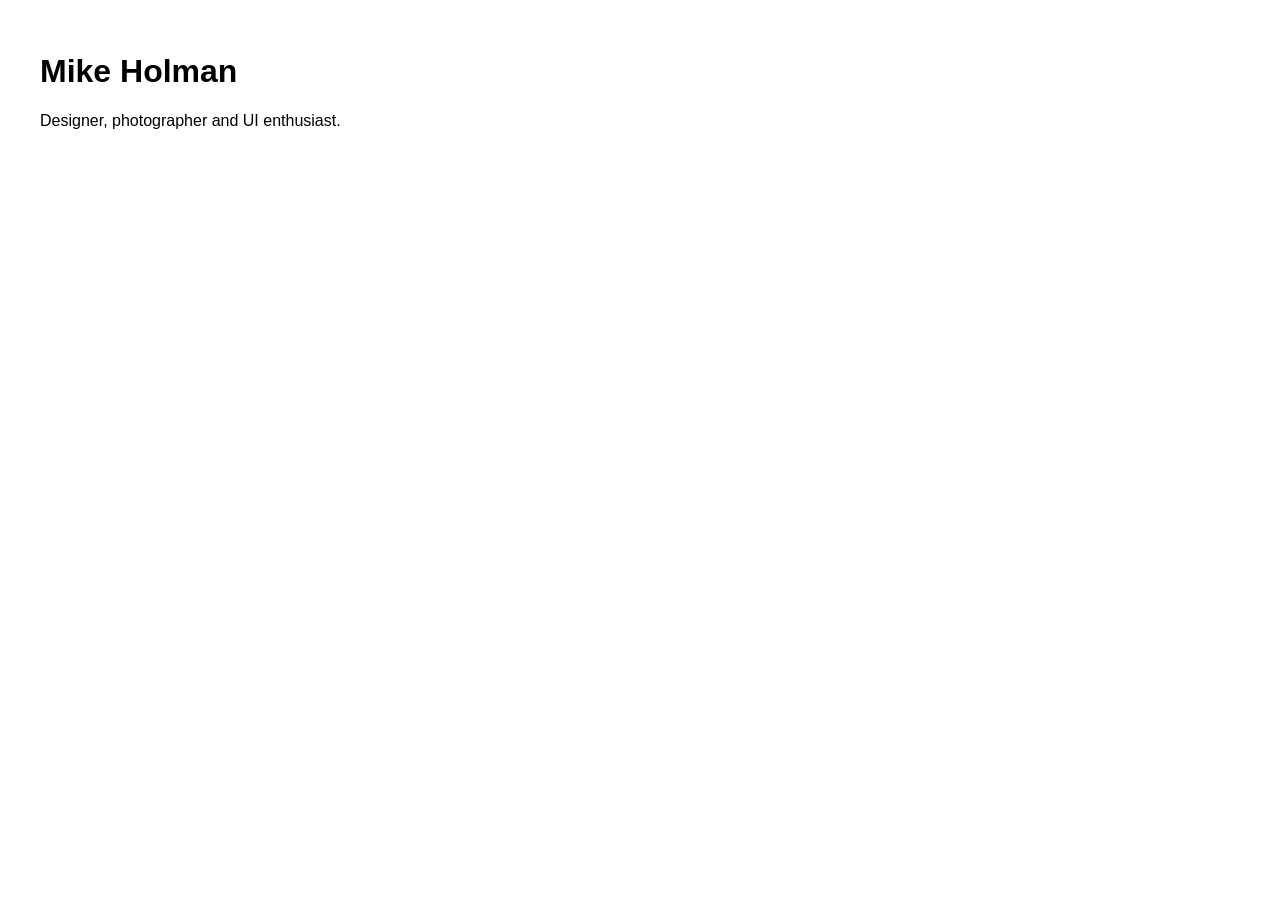
==== index.html @ 006b08b4 "New" ====
<!DOCTYPE html>
<html lang="en">
<head>
    <meta charset="UTF-8">
    <meta name="viewport" content="width=device-width, initial-scale=1.0">
    <title>Mike Holman</title>

    <link rel="stylesheet" href="style.css">
</head>
<body>

    <h1>Mike Holman</h1>
    <p>Designer, photographer and UI enthusiast.</p>

</body>
</html>
---- style.css ----
body {
    font-family: "Segoe UI", sans-serif;
    max-width: 1200px;
    margin: 0 auto;
    padding: 2rem;
}
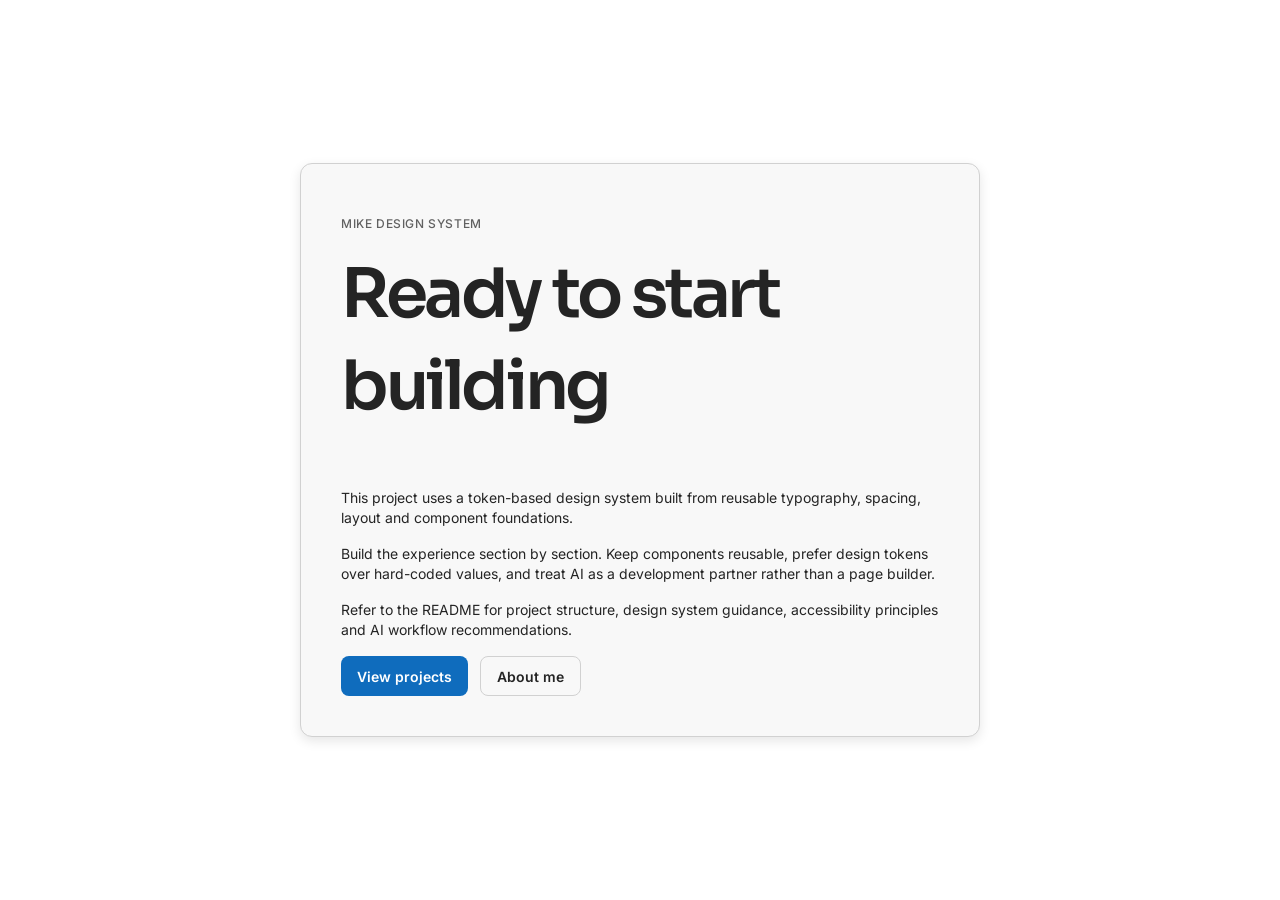
==== commit c5239345: "feat: initial design system foundations" ====
--- a/index.html
+++ b/index.html
@@ -1,16 +1,80 @@
 <!DOCTYPE html>
 <html lang="en">
+
 <head>
+
     <meta charset="UTF-8">
     <meta name="viewport" content="width=device-width, initial-scale=1.0">
+
     <title>Mike Holman</title>
 
-    <link rel="stylesheet" href="style.css">
+    <link rel="preconnect" href="https://fonts.googleapis.com">
+    <link rel="preconnect" href="https://fonts.gstatic.com" crossorigin>
+
+    <link
+        href="https://fonts.googleapis.com/css2?family=Inter:wght@400;500;600;700&family=Sora:wght@400;500;600;700&display=swap"
+        rel="stylesheet">
+
+    <link rel="stylesheet" href="css/tokens.css">
+    <link rel="stylesheet" href="css/typography.css">
+    <link rel="stylesheet" href="css/layout.css">
+    <link rel="stylesheet" href="css/utilities.css">
+    <link rel="stylesheet" href="css/components/button.css">
+
 </head>
+
 <body>
+    <main class="page">
 
-    <h1>Mike Holman</h1>
-    <p>Designer, photographer and UI enthusiast.</p>
+        <section class="starter-card">
 
+            <p class="caption">
+                Mike Design System
+            </p>
+
+            <h1 class="display">
+                Ready to start building
+            </h1>
+
+            <p class="body">
+                This project uses a token-based design system built from
+                reusable typography, spacing, layout and component foundations.
+            </p>
+
+            <p class="body">
+                Build the experience section by section. Keep components
+                reusable, prefer design tokens over hard-coded values,
+                and treat AI as a development partner rather than a
+                page builder.
+            </p>
+
+            <p class="body">
+                Refer to the README for project structure,
+                design system guidance, accessibility principles
+                and AI workflow recommendations.
+            </p>
+
+            <div class="button-group">
+
+                <button class="btn btn-primary">
+                    View projects
+                </button>
+
+                <button class="btn btn-secondary">
+                    About me
+                </button>
+
+            </div>
+
+        </section>
+
+    </main>
+
+    <!-- Reusable prototype components -->
+    <!-- <script src="components/example-component.js"></script> -->
+
+    <!-- Main prototype behaviour -->
+    <script src="app.js"></script>
 </body>
+
 </html>
--- a/css/tokens.css
+++ b/css/tokens.css
@@ -0,0 +1,135 @@
+:root {
+
+  /* ==========================
+     COLOURS
+     ========================== */
+
+  --colour-text: #242424;
+  --colour-text-secondary: #616161;
+
+  --colour-background: #ffffff;
+  --colour-surface: #f8f8f8;
+  --colour-surface-hover: #f2f2f2;
+
+  --colour-border: #d1d1d1;
+
+  --colour-primary: #0f6cbd;
+  --colour-primary-hover: #115ea3;
+
+  --colour-success: #107c10;
+  --colour-warning: #ffb900;
+  --colour-danger: #d13438;
+
+  /* ==========================
+     TYPOGRAPHY SCALE
+     Fluent Inspired
+     ========================== */
+
+  --text-xs: 12px;
+  --text-sm: 14px;
+  --text-base: 16px;
+  --text-lg: 20px;
+  --text-xl: 24px;
+  --text-2xl: 28px;
+  --text-3xl: 32px;
+  --text-4xl: 40px;
+  --text-5xl: 68px;
+
+  /* ==========================
+     LINE HEIGHTS
+     ========================== */
+
+  --leading-xs: 16px;
+  --leading-sm: 20px;
+  --leading-base: 24px;
+  --leading-lg: 28px;
+  --leading-xl: 32px;
+  --leading-2xl: 36px;
+  --leading-3xl: 40px;
+  --leading-4xl: 52px;
+  --leading-5xl: 92px;
+
+  /* ==========================
+     FONT WEIGHTS
+     ========================== */
+
+  --weight-regular: 400;
+  --weight-medium: 500;
+  --weight-semibold: 600;
+  --weight-bold: 700;
+
+  /* ==========================
+     SPACING
+     Fluent 4px System
+     ========================== */
+
+  --space-0: 0;
+  --space-1: 4px;
+  --space-2: 8px;
+  --space-3: 12px;
+  --space-4: 16px;
+  --space-5: 20px;
+  --space-6: 24px;
+  --space-7: 32px;
+  --space-8: 40px;
+  --space-9: 48px;
+  --space-10: 56px;
+
+  /* ==========================
+     RADIUS
+     ========================== */
+
+  --radius-none: 0;
+  --radius-sm: 2px;
+  --radius-md: 4px;
+  --radius-lg: 8px;
+  --radius-xl: 12px;
+  --radius-full: 9999px;
+
+  /* ==========================
+     SHADOWS
+     ========================== */
+
+  --shadow-sm: 0 1px 3px rgba(0,0,0,.08);
+  --shadow-md: 0 4px 12px rgba(0,0,0,.10);
+  --shadow-lg: 0 8px 24px rgba(0,0,0,.12);
+
+  /* ==========================
+     CONTAINERS
+     ========================== */
+
+  --container-sm: 640px;
+  --container-md: 960px;
+  --container-lg: 1200px;
+
+  /* ==========================
+     ICONS
+     ========================== */
+
+  --icon-sm: 16px;
+  --icon-md: 24px;
+  --icon-lg: 32px;
+
+  /* ==========================
+     MOTION
+     ========================== */
+
+  --duration-fast: 150ms;
+  --duration-medium: 250ms;
+  --duration-slow: 350ms;
+
+  --ease-standard: ease;
+  --ease-out: cubic-bezier(0, 0, 0.2, 1);
+
+
+/* Button Heights */
+
+--button-height-sm: 32px;
+--button-height-md: 40px;
+--button-height-lg: 48px;
+
+/* Focus */
+
+--focus-ring: 0 0 0 3px rgba(15,108,189,.25);
+
+}
--- a/css/typography.css
+++ b/css/typography.css
@@ -0,0 +1,77 @@
+:root {
+
+  --font-heading: "Sora", sans-serif;
+  --font-body: "Inter", sans-serif;
+
+}
+
+body {
+  font-family: var(--font-body);
+  font-size: var(--text-sm);
+  line-height: var(--leading-sm);
+  color: var(--colour-text);
+}
+
+/* Display */
+
+.display {
+  font-family: var(--font-heading);
+    max-width: 10ch;
+  font-size: var(--text-5xl);
+  line-height: var(--leading-5xl);
+
+  font-weight: var(--weight-semibold);
+
+  letter-spacing: -0.05em;
+}
+
+/* Titles */
+
+.title-1,
+.title-2,
+.title-3 {
+  font-family: var(--font-heading);
+}
+
+.title-1 {
+  font-size: var(--text-4xl);
+  line-height: var(--leading-4xl);
+  font-weight: var(--weight-semibold);
+}
+
+.title-2 {
+  font-size: var(--text-3xl);
+  line-height: var(--leading-3xl);
+  font-weight: var(--weight-semibold);
+}
+
+.title-3 {
+  font-size: var(--text-xl);
+  line-height: var(--leading-xl);
+  font-weight: var(--weight-semibold);
+}
+
+/* Body */
+
+.body {
+  font-family: var(--font-body);
+
+  font-size: var(--text-sm);
+  line-height: var(--leading-sm);
+
+  font-weight: var(--weight-regular);
+}
+
+.caption {
+  font-family: var(--font-body);
+
+  font-size: var(--text-xs);
+  line-height: var(--leading-xs);
+
+  font-weight: var(--weight-medium);
+
+  text-transform: uppercase;
+  letter-spacing: 0.05em;
+
+  color: var(--colour-text-secondary);
+}
--- a/css/layout.css
+++ b/css/layout.css
@@ -0,0 +1,55 @@
+* {
+  box-sizing: border-box;
+}
+
+html {
+  scroll-behavior: smooth;
+}
+
+body {
+  margin: 0;
+  background: var(--colour-background);
+}
+
+.container {
+  width: min(100% - 32px, var(--container-lg));
+  margin-inline: auto;
+}
+
+.section {
+  padding-block: var(--space-9);
+}
+
+.grid {
+  display: grid;
+  gap: var(--space-6);
+}
+
+.grid-2 {
+  grid-template-columns: repeat(
+    auto-fit,
+    minmax(320px, 1fr)
+  );
+}
+
+.stack > * + * {
+  margin-top: var(--space-4);
+}
+
+.page {
+  min-height: 100vh;
+
+  display: flex;
+  align-items: center;
+  justify-content: center;
+
+  padding: var(--space-7);
+}
+
+.button-group {
+  margin-top: var(--space-7);
+
+  display: flex;
+  gap: var(--space-3);
+  flex-wrap: wrap;
+}
--- a/css/utilities.css
+++ b/css/utilities.css
@@ -0,0 +1,45 @@
+.hidden {
+  display: none;
+}
+
+.text-center {
+  text-align: center;
+}
+
+.surface {
+  background: var(--colour-surface);
+}
+
+.shadow {
+  box-shadow: var(--shadow-md);
+}
+
+.rounded {
+  border-radius: var(--radius-lg);
+}
+
+.sr-only {
+  position: absolute;
+  width: 1px;
+  height: 1px;
+  overflow: hidden;
+  white-space: nowrap;
+}
+
+.starter-card {
+  max-width: 680px;
+
+  padding: var(--space-8);
+
+  background: var(--colour-surface);
+
+  border: 1px solid var(--colour-border);
+
+  border-radius: var(--radius-xl);
+
+  box-shadow: var(--shadow-md);
+}
+
+.starter-card > * + * {
+  margin-top: var(--space-4);
+}
--- a/css/components/button.css
+++ b/css/components/button.css
@@ -0,0 +1,49 @@
+.btn {
+  display: inline-flex;
+  align-items: center;
+  justify-content: center;
+  gap: var(--space-2);
+
+  height: var(--button-height-md);
+
+  padding-inline: var(--space-4);
+
+  border: none;
+  border-radius: var(--radius-lg);
+
+  font-family: var(--font-body);
+  font-size: var(--text-sm);
+  font-weight: var(--weight-semibold);
+
+  cursor: pointer;
+
+  transition:
+    background-color var(--duration-fast),
+    transform var(--duration-fast),
+    box-shadow var(--duration-fast);
+}
+
+.btn-primary {
+  background: var(--colour-primary);
+  color: white;
+}
+
+.btn-primary:hover {
+  background: var(--colour-primary-hover);
+}
+
+.btn-primary:focus-visible {
+  outline: none;
+  box-shadow: var(--focus-ring);
+}
+
+.btn-secondary {
+  background: var(--colour-surface);
+  color: var(--colour-text);
+
+  border: 1px solid var(--colour-border);
+}
+
+.btn-secondary:hover {
+  background: var(--colour-surface-hover);
+}
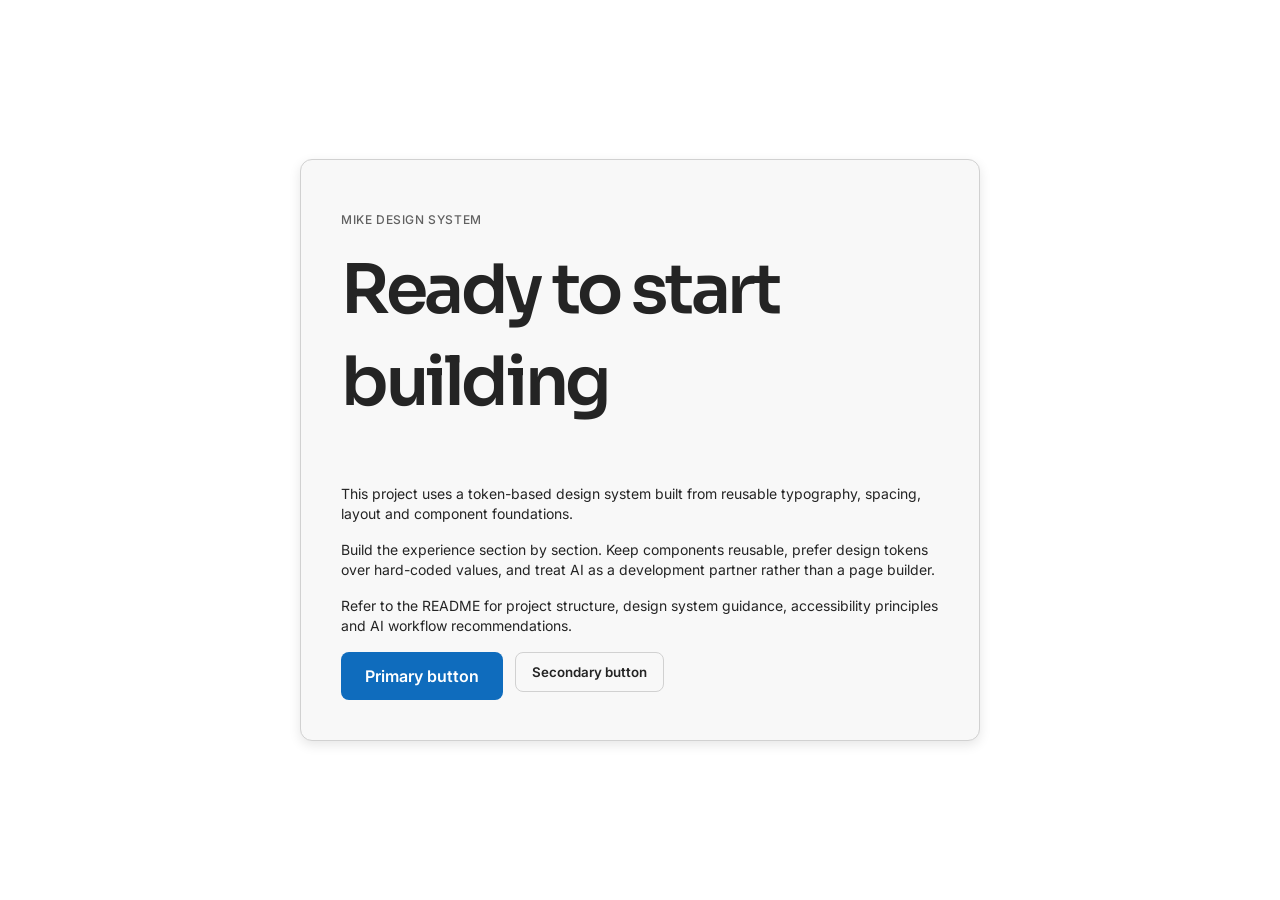
==== commit aa813ff4: "Buttons" ====
--- a/index.html
+++ b/index.html
@@ -56,12 +56,12 @@
 
             <div class="button-group">
 
-                <button class="btn btn-primary">
-                    View projects
+                <button class="btn btn-primary btn-lg">
+                    Primary button
                 </button>
 
-                <button class="btn btn-secondary">
-                    About me
+                <button class="btn btn-secondary btn-md">
+                    Secondary button
                 </button>
 
             </div>
--- a/css/tokens.css
+++ b/css/tokens.css
@@ -1,135 +1,146 @@
 :root {
 
-  /* ==========================
+   /* ==========================
      COLOURS
      ========================== */
 
-  --colour-text: #242424;
-  --colour-text-secondary: #616161;
+   --colour-text: #242424;
+   --colour-text-secondary: #616161;
 
-  --colour-background: #ffffff;
-  --colour-surface: #f8f8f8;
-  --colour-surface-hover: #f2f2f2;
+   --colour-background: #ffffff;
+   --colour-surface: #f8f8f8;
+   --colour-surface-hover: #f2f2f2;
 
-  --colour-border: #d1d1d1;
+   --colour-border: #d1d1d1;
 
-  --colour-primary: #0f6cbd;
-  --colour-primary-hover: #115ea3;
+   --colour-primary: #0f6cbd;
+   --colour-primary-hover: #115ea3;
 
-  --colour-success: #107c10;
-  --colour-warning: #ffb900;
-  --colour-danger: #d13438;
+   --colour-success: #107c10;
+   --colour-warning: #ffb900;
+   --colour-danger: #d13438;
 
-  /* ==========================
+   /* ==========================
      TYPOGRAPHY SCALE
      Fluent Inspired
      ========================== */
 
-  --text-xs: 12px;
-  --text-sm: 14px;
-  --text-base: 16px;
-  --text-lg: 20px;
-  --text-xl: 24px;
-  --text-2xl: 28px;
-  --text-3xl: 32px;
-  --text-4xl: 40px;
-  --text-5xl: 68px;
+   --text-xs: 12px;
+   --text-sm: 14px;
+   --text-base: 16px;
+   --text-lg: 20px;
+   --text-xl: 24px;
+   --text-2xl: 28px;
+   --text-3xl: 32px;
+   --text-4xl: 40px;
+   --text-5xl: 68px;
 
-  /* ==========================
+   /* ==========================
      LINE HEIGHTS
      ========================== */
 
-  --leading-xs: 16px;
-  --leading-sm: 20px;
-  --leading-base: 24px;
-  --leading-lg: 28px;
-  --leading-xl: 32px;
-  --leading-2xl: 36px;
-  --leading-3xl: 40px;
-  --leading-4xl: 52px;
-  --leading-5xl: 92px;
+   --leading-xs: 16px;
+   --leading-sm: 20px;
+   --leading-base: 24px;
+   --leading-lg: 28px;
+   --leading-xl: 32px;
+   --leading-2xl: 36px;
+   --leading-3xl: 40px;
+   --leading-4xl: 52px;
+   --leading-5xl: 92px;
 
-  /* ==========================
+   /* ==========================
      FONT WEIGHTS
      ========================== */
 
-  --weight-regular: 400;
-  --weight-medium: 500;
-  --weight-semibold: 600;
-  --weight-bold: 700;
+   --weight-regular: 400;
+   --weight-medium: 500;
+   --weight-semibold: 600;
+   --weight-bold: 700;
 
-  /* ==========================
+   /* ==========================
      SPACING
      Fluent 4px System
      ========================== */
 
-  --space-0: 0;
-  --space-1: 4px;
-  --space-2: 8px;
-  --space-3: 12px;
-  --space-4: 16px;
-  --space-5: 20px;
-  --space-6: 24px;
-  --space-7: 32px;
-  --space-8: 40px;
-  --space-9: 48px;
-  --space-10: 56px;
+   --space-0: 0;
+   --space-1: 4px;
+   --space-2: 8px;
+   --space-3: 12px;
+   --space-4: 16px;
+   --space-5: 20px;
+   --space-6: 24px;
+   --space-7: 32px;
+   --space-8: 40px;
+   --space-9: 48px;
+   --space-10: 56px;
 
-  /* ==========================
+   /* ==========================
      RADIUS
      ========================== */
 
-  --radius-none: 0;
-  --radius-sm: 2px;
-  --radius-md: 4px;
-  --radius-lg: 8px;
-  --radius-xl: 12px;
-  --radius-full: 9999px;
+   --radius-none: 0;
+   --radius-sm: 2px;
+   --radius-md: 4px;
+   --radius-lg: 8px;
+   --radius-xl: 12px;
+   --radius-full: 9999px;
 
-  /* ==========================
+   /* ==========================
      SHADOWS
      ========================== */
 
-  --shadow-sm: 0 1px 3px rgba(0,0,0,.08);
-  --shadow-md: 0 4px 12px rgba(0,0,0,.10);
-  --shadow-lg: 0 8px 24px rgba(0,0,0,.12);
+   --shadow-sm: 0 1px 3px rgba(0, 0, 0, .08);
+   --shadow-md: 0 4px 12px rgba(0, 0, 0, .10);
+   --shadow-lg: 0 8px 24px rgba(0, 0, 0, .12);
 
-  /* ==========================
+   /* ==========================
      CONTAINERS
      ========================== */
 
-  --container-sm: 640px;
-  --container-md: 960px;
-  --container-lg: 1200px;
+   --container-sm: 640px;
+   --container-md: 960px;
+   --container-lg: 1200px;
 
-  /* ==========================
+   /* ==========================
      ICONS
      ========================== */
 
-  --icon-sm: 16px;
-  --icon-md: 24px;
-  --icon-lg: 32px;
+   --icon-sm: 16px;
+   --icon-md: 24px;
+   --icon-lg: 32px;
 
-  /* ==========================
+   /* ==========================
      MOTION
      ========================== */
 
-  --duration-fast: 150ms;
-  --duration-medium: 250ms;
-  --duration-slow: 350ms;
+   --duration-fast: 150ms;
+   --duration-medium: 250ms;
+   --duration-slow: 350ms;
 
-  --ease-standard: ease;
-  --ease-out: cubic-bezier(0, 0, 0.2, 1);
+   --ease-standard: ease;
+   --ease-out: cubic-bezier(0, 0, 0.2, 1);
 
 
-/* Button Heights */
+   /* ==========================
+     BUTTONS
+     ========================== */
 
---button-height-sm: 32px;
---button-height-md: 40px;
---button-height-lg: 48px;
+   /* Button Heights */
 
-/* Focus */
+   --button-height-sm: 32px;
+   --button-height-md: 40px;
+   --button-height-lg: 48px;
+   --button-padding-md: 16px;
+   --button-padding-lg: 24px;
 
---focus-ring: 0 0 0 3px rgba(15,108,189,.25);
+   /* Focus */
+
+   --focus-ring: 0 0 0 3px rgba(15, 108, 189, .25);
+
+   /* Button Padding */
+
+   --button-padding-md: 16px;
+   --button-padding-lg: 24px;
 
 }
--- a/css/components/button.css
+++ b/css/components/button.css
@@ -2,25 +2,25 @@
   display: inline-flex;
   align-items: center;
   justify-content: center;
-  gap: var(--space-2);
 
-  height: var(--button-height-md);
-
-  padding-inline: var(--space-4);
-
+  font-family: var(--font-body);
+  font-weight: var(--weight-semibold);
   border: none;
   border-radius: var(--radius-lg);
 
-  font-family: var(--font-body);
-  font-size: var(--text-sm);
-  font-weight: var(--weight-semibold);
+  cursor: pointer;
+}
 
-  cursor: pointer;
+.btn-md {
+  height: var(--button-height-md);
+  padding-inline: var(--button-padding-md);
+}
 
-  transition:
-    background-color var(--duration-fast),
-    transform var(--duration-fast),
-    box-shadow var(--duration-fast);
+.btn-lg {
+  height: var(--button-height-lg);
+  padding-inline: var(--button-padding-lg);
+
+  font-size: var(--text-base);
 }
 
 .btn-primary {
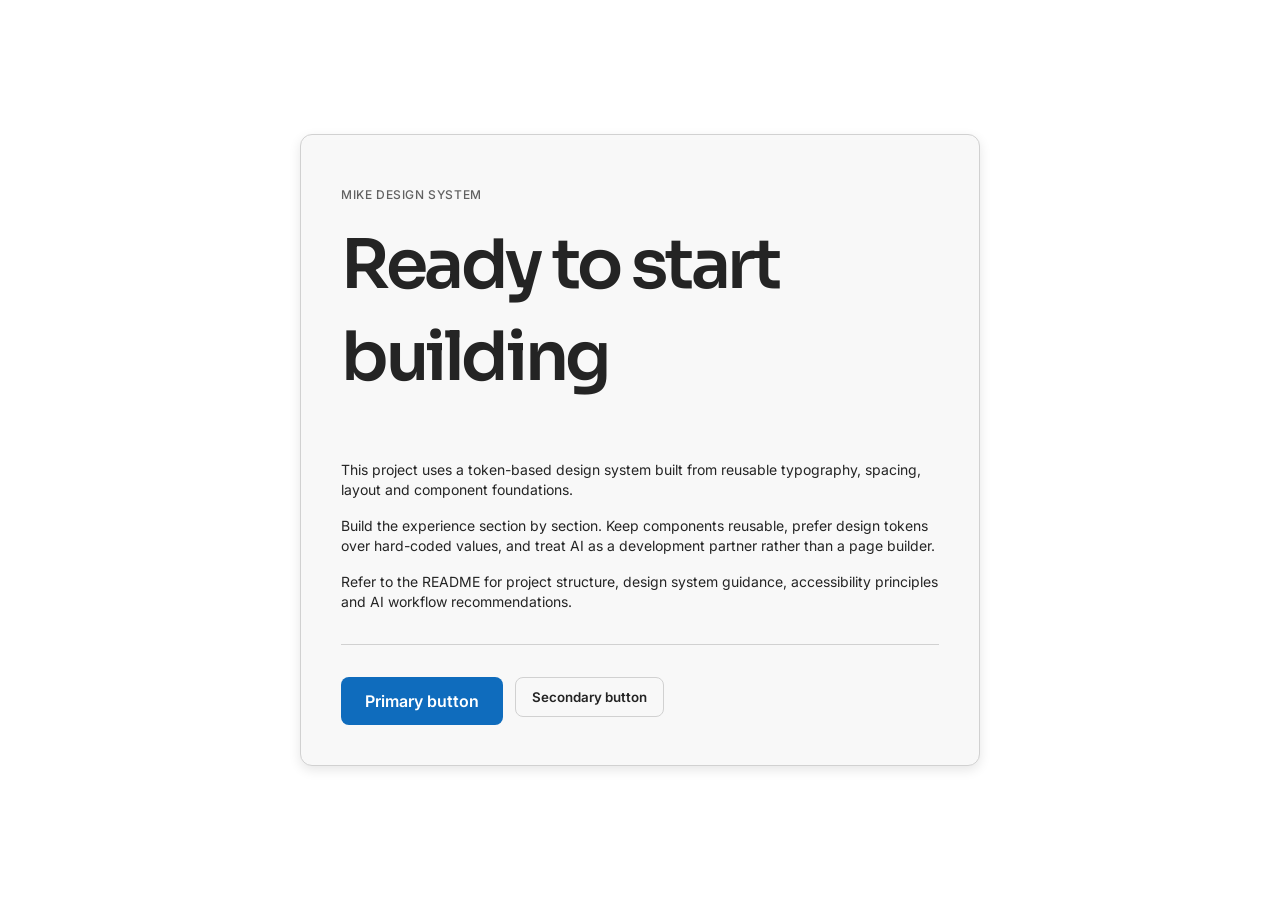
==== commit 39e3a1ce: "Divider" ====
--- a/index.html
+++ b/index.html
@@ -20,6 +20,7 @@
     <link rel="stylesheet" href="css/layout.css">
     <link rel="stylesheet" href="css/utilities.css">
     <link rel="stylesheet" href="css/components/button.css">
+    <link rel="stylesheet" href="css/components/divider.css">
 
 </head>
 
@@ -54,6 +55,8 @@
                 and AI workflow recommendations.
             </p>
 
+            <hr class="divider">
+
             <div class="button-group">
 
                 <button class="btn btn-primary btn-lg">
--- a/css/tokens.css
+++ b/css/tokens.css
@@ -12,6 +12,7 @@
    --colour-surface-hover: #f2f2f2;
 
    --colour-border: #d1d1d1;
+   --colour-divider: #d1d1d1;
 
    --colour-primary: #0f6cbd;
    --colour-primary-hover: #115ea3;
@@ -143,4 +144,11 @@
    --button-padding-md: 16px;
    --button-padding-lg: 24px;
 
+   /* ==========================
+     Dividers
+     ========================== */
+
+   /* Borders */
+
+   --border-subtle: 1px solid var(--colour-divider);
 }
--- a/css/components/divider.css
+++ b/css/components/divider.css
@@ -0,0 +1,9 @@
+.divider {
+    border: none;
+    border-top: var(--border-subtle);
+
+    margin-block: var(--space-7);
+
+    width: 100%;
+
+}
